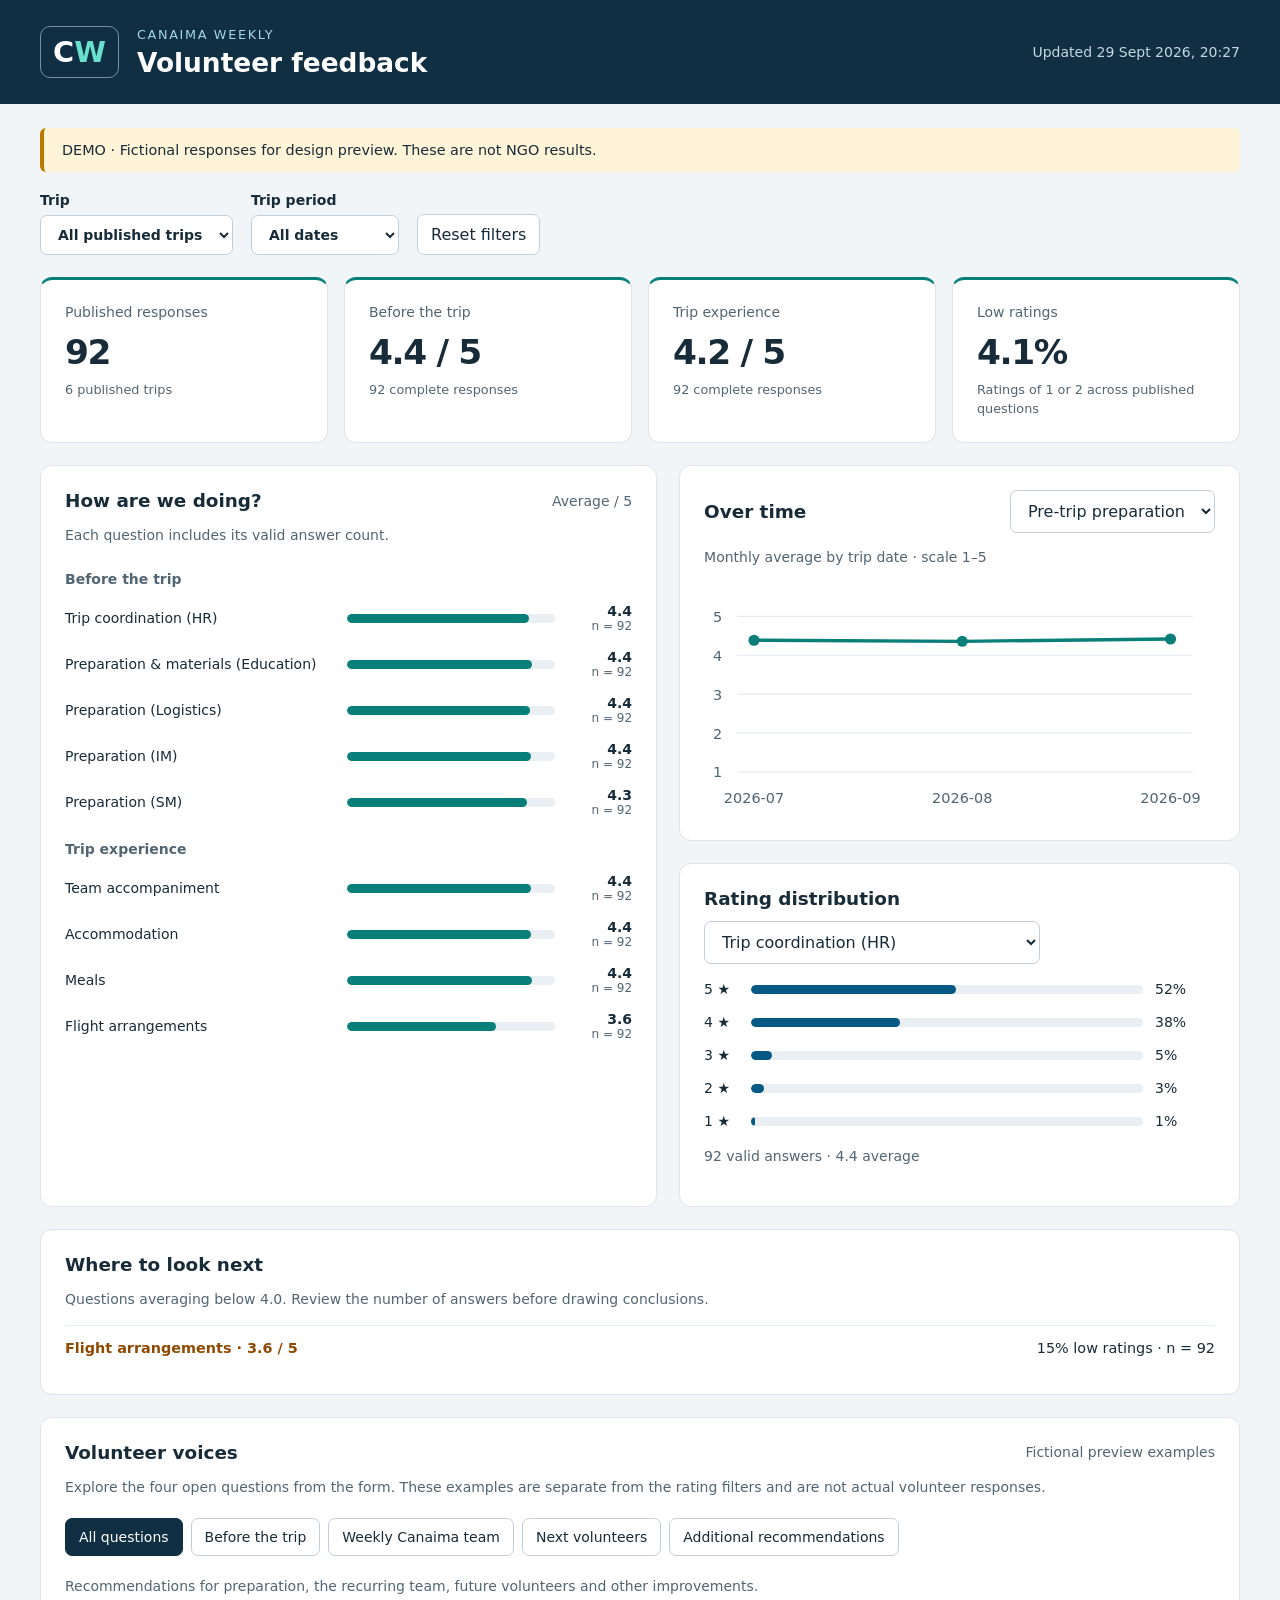
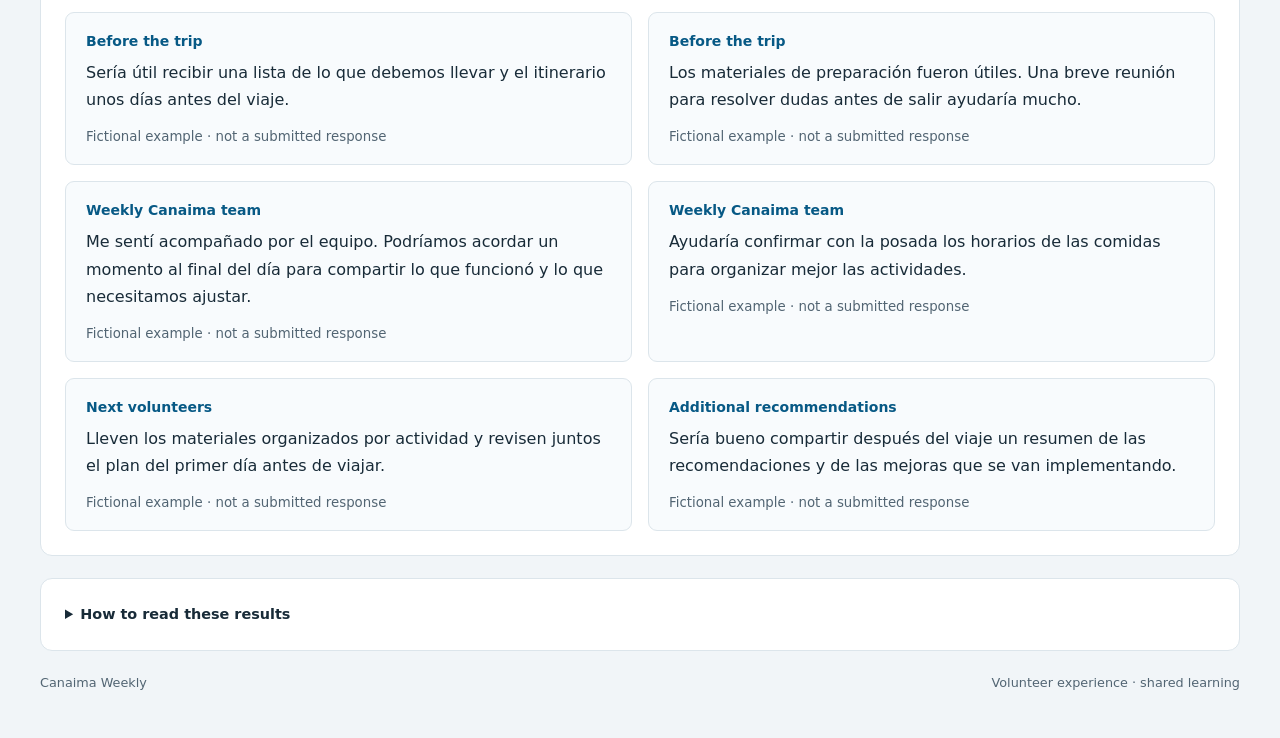
==== preview/index.html @ c3dcbc06 "Add files via upload" ====
<!doctype html>
<html lang="en"><head><meta charset="utf-8"><meta name="viewport" content="width=device-width,initial-scale=1"><meta name="color-scheme" content="light"><title>Canaima Weekly · Volunteer feedback</title><link rel="stylesheet" href="style.css"><script src="dashboard.js" defer></script></head>
<body><header><div class="brand">C<span>W</span></div><div><p class="eyebrow">CANAIMA WEEKLY</p><h1>Volunteer feedback</h1></div><p id="updated">Loading…</p></header>
<main><div id="notice" role="status"></div><section class="filters" aria-label="Filters"><label>Trip<select id="trip"><option value="">All published trips</option></select></label><label>Trip period<select id="period"><option value="all">All dates</option><option value="90">Last 90 days</option><option value="30">Last 30 days</option></select></label><button id="reset">Reset filters</button></section>
<section class="kpis" aria-label="Summary" aria-live="polite"><article><p>Published responses</p><strong id="responses">—</strong><small id="trips-count"></small></article><article><p>Before the trip</p><strong id="support">—</strong><small id="support-n"></small></article><article><p>Trip experience</p><strong id="experience">—</strong><small id="trip-n"></small></article><article><p>Low ratings</p><strong id="low">—</strong><small>Ratings of 1 or 2 across published questions</small></article></section>
<div class="columns"><section class="panel"><div class="section-head"><h2>How are we doing?</h2><span>Average / 5</span></div><p class="muted">Each question includes its valid answer count.</p><h3>Before the trip</h3><div id="support-bars"></div><h3>Trip experience</h3><div id="trip-bars"></div></section>
<div class="stack"><section class="panel"><div class="section-head"><h2>Over time</h2><label class="sr-only" for="trend-metric">Trend measure</label><select id="trend-metric"><option value="support">Pre-trip preparation</option><option value="trip">Trip experience</option></select></div><p class="muted">Monthly average by trip date · scale 1–5</p><div id="trend"></div></section><section class="panel"><div class="section-head"><h2>Rating distribution</h2><label class="sr-only" for="question">Question</label><select id="question"></select></div><div id="distribution"></div><p id="distribution-n" class="muted"></p></section></div></div>
<section class="panel attention"><h2>Where to look next</h2><p class="muted">Questions averaging below 4.0. Review the number of answers before drawing conclusions.</p><div id="attention"></div></section>
<section class="panel voices" id="voices-section" hidden><div class="section-head"><h2>Volunteer voices</h2><span>Fictional preview examples</span></div><p class="muted">Explore the four open questions from the form. These examples are separate from the rating filters and are not actual volunteer responses.</p><div class="comment-filters" role="group" aria-label="Comment category"><button type="button" data-category="all" aria-pressed="true">All questions</button><button type="button" data-category="pre_feedback" aria-pressed="false">Before the trip</button><button type="button" data-category="feedback" aria-pressed="false">Weekly Canaima team</button><button type="button" data-category="apoyo" aria-pressed="false">Next volunteers</button><button type="button" data-category="header_3" aria-pressed="false">Additional recommendations</button></div><p class="muted" id="comment-question"></p><div id="comments" class="comment-grid" aria-live="polite"></div></section>
<details class="panel"><summary>How to read these results</summary><p>Ratings range from 1 to 5. Question averages use valid answers only. Support and trip scores are calculated for respondents who answered every question in that category, then averaged with equal weight per respondent. Low ratings count individual answers, not volunteers.</p><p>Only trips with at least five responses are published. A question or category also needs five valid answers. Filters and trends use only published values, so some answers may be excluded. Dates refer to the trip, not submission time. The latest 30/90 days are measured from the update date.</p><p>Pre-trip questions cover travel coordination and preparation by Education, Logistics, IM and SM. Trip questions cover accompaniment, accommodation, meals and flight arrangements. Names, comments and submission identifiers are excluded. This website is publicly accessible and small-group suppression does not guarantee anonymity.</p></details>
<footer>Canaima Weekly <span>Volunteer experience · shared learning</span></footer></main></body></html>
---- preview/style.css ----
:root{font-family:system-ui,-apple-system,Segoe UI,sans-serif;color:#182b38;background:#f1f5f8;font-size:16px;--blue:#075985;--teal:#087f78}*{box-sizing:border-box}body{margin:0}header{background:#102f43;color:white;display:flex;align-items:center;gap:18px;padding:26px max(24px,calc((100vw - 1200px)/2))}header #updated{margin-left:auto;font-size:.875rem;color:#c3d6e1;text-align:right}.brand{font-size:1.8rem;font-weight:800;border:1px solid #7691a0;padding:8px 12px;border-radius:10px}.brand span{color:#69dfce}.eyebrow{font-size:.8rem;letter-spacing:.13em;margin:0 0 5px;color:#a3d7e5}h1{font-size:1.65rem;margin:0;font-weight:650}main{max-width:1248px;padding:24px;margin:auto}#notice:not(:empty){padding:14px 18px;background:#fff4d8;border-left:4px solid #b87900;border-radius:6px;margin-bottom:20px;font-size:.9rem}.filters{display:flex;gap:18px;align-items:end;margin-bottom:22px;flex-wrap:wrap}label{display:grid;gap:7px;font-size:.875rem;font-weight:600}select,button{font:inherit;color:inherit;background:white;border:1px solid #c1cfda;border-radius:7px;padding:10px 13px;max-width:100%}button{cursor:pointer}button:hover{background:#e2eef4}select:focus-visible,button:focus-visible,summary:focus-visible{outline:3px solid #2b97cc;outline-offset:3px}.kpis{display:grid;grid-template-columns:repeat(4,1fr);gap:16px;margin-bottom:22px}.kpis article,.panel{background:white;border:1px solid #dce5eb;border-radius:12px;padding:24px}.kpis article{border-top:3px solid var(--teal)}.kpis p{font-size:.875rem;margin:0 0 12px;color:#526573}.kpis strong{font-size:2.15rem;font-weight:650;display:block;letter-spacing:-.04em}.kpis small{font-size:.8rem;display:block;color:#526573;line-height:1.5;margin-top:8px}.columns{display:grid;grid-template-columns:1.1fr 1fr;gap:22px;margin-bottom:22px}.stack{display:grid;gap:22px}.section-head{display:flex;gap:12px;justify-content:space-between;align-items:center;flex-wrap:wrap}.section-head span{font-size:.875rem;color:#526573}h2{font-size:1.15rem;margin:0}h3{font-size:.875rem;color:#526573;margin:24px 0 14px}.muted{font-size:.875rem;color:#526573;line-height:1.55}.rating-row{display:grid;grid-template-columns:130px 1fr 75px;gap:12px;align-items:center;margin:16px 0;font-size:.875rem}.track{height:9px;border-radius:9px;background:#e9eff3;overflow:hidden}.fill{height:100%;background:var(--teal);border-radius:9px}.rating-value{text-align:right;font-weight:650}.rating-value small{font-weight:400;font-size:.75rem;color:#526573;display:block}.dist-row{display:grid;grid-template-columns:35px 1fr 60px;gap:12px;align-items:center;font-size:.875rem;margin:17px 0}.dist-row .fill{background:var(--blue)}#trend svg{width:100%;height:auto;display:block}#trend text{fill:#526573;font-size:13px}.attention{margin-bottom:22px}.attention-item{padding:14px 0;border-top:1px solid #e5edf2;display:flex;justify-content:space-between;gap:16px;font-size:.9rem}.attention-item strong{color:#8f4900}details{font-size:.9rem;line-height:1.6}summary{cursor:pointer;font-weight:600}footer{display:flex;justify-content:space-between;color:#526573;font-size:.8rem;padding:24px 0}.sr-only{position:absolute;width:1px;height:1px;padding:0;overflow:hidden;clip:rect(0,0,0,0)}@media(max-width:850px){.kpis{grid-template-columns:repeat(2,1fr)}.columns{grid-template-columns:1fr}header{padding:22px}header #updated{max-width:150px}}@media(max-width:480px){header{flex-wrap:wrap}header #updated{margin:0;max-width:none;text-align:left}main{padding:16px}.kpis{gap:10px}.kpis article,.panel{padding:18px}.kpis strong{font-size:1.8rem}.rating-row{grid-template-columns:105px 1fr 62px;gap:8px}footer{display:block}footer span{display:block;margin-top:8px}}

.voices{margin-bottom:22px}.comment-filters{display:flex;gap:8px;flex-wrap:wrap;margin:20px 0}.comment-filters button{font-size:.875rem}.comment-filters button[aria-pressed="true"]{background:#102f43;color:white;border-color:#102f43}.comment-grid{display:grid;grid-template-columns:repeat(2,minmax(0,1fr));gap:16px}.comment-card{border:1px solid #dce5eb;border-radius:9px;padding:20px;background:#f8fbfd}.comment-card h3{margin:0 0 10px;color:#075985}.comment-card blockquote{margin:0;line-height:1.7;font-size:1rem;overflow-wrap:anywhere}.comment-card small{display:block;margin-top:16px;color:#526573}.rating-row{grid-template-columns:minmax(130px,1.3fr) minmax(70px,1fr) 65px}@media(max-width:600px){.comment-grid{grid-template-columns:1fr}.rating-row{grid-template-columns:minmax(105px,1.2fr) minmax(40px,1fr) 60px}}
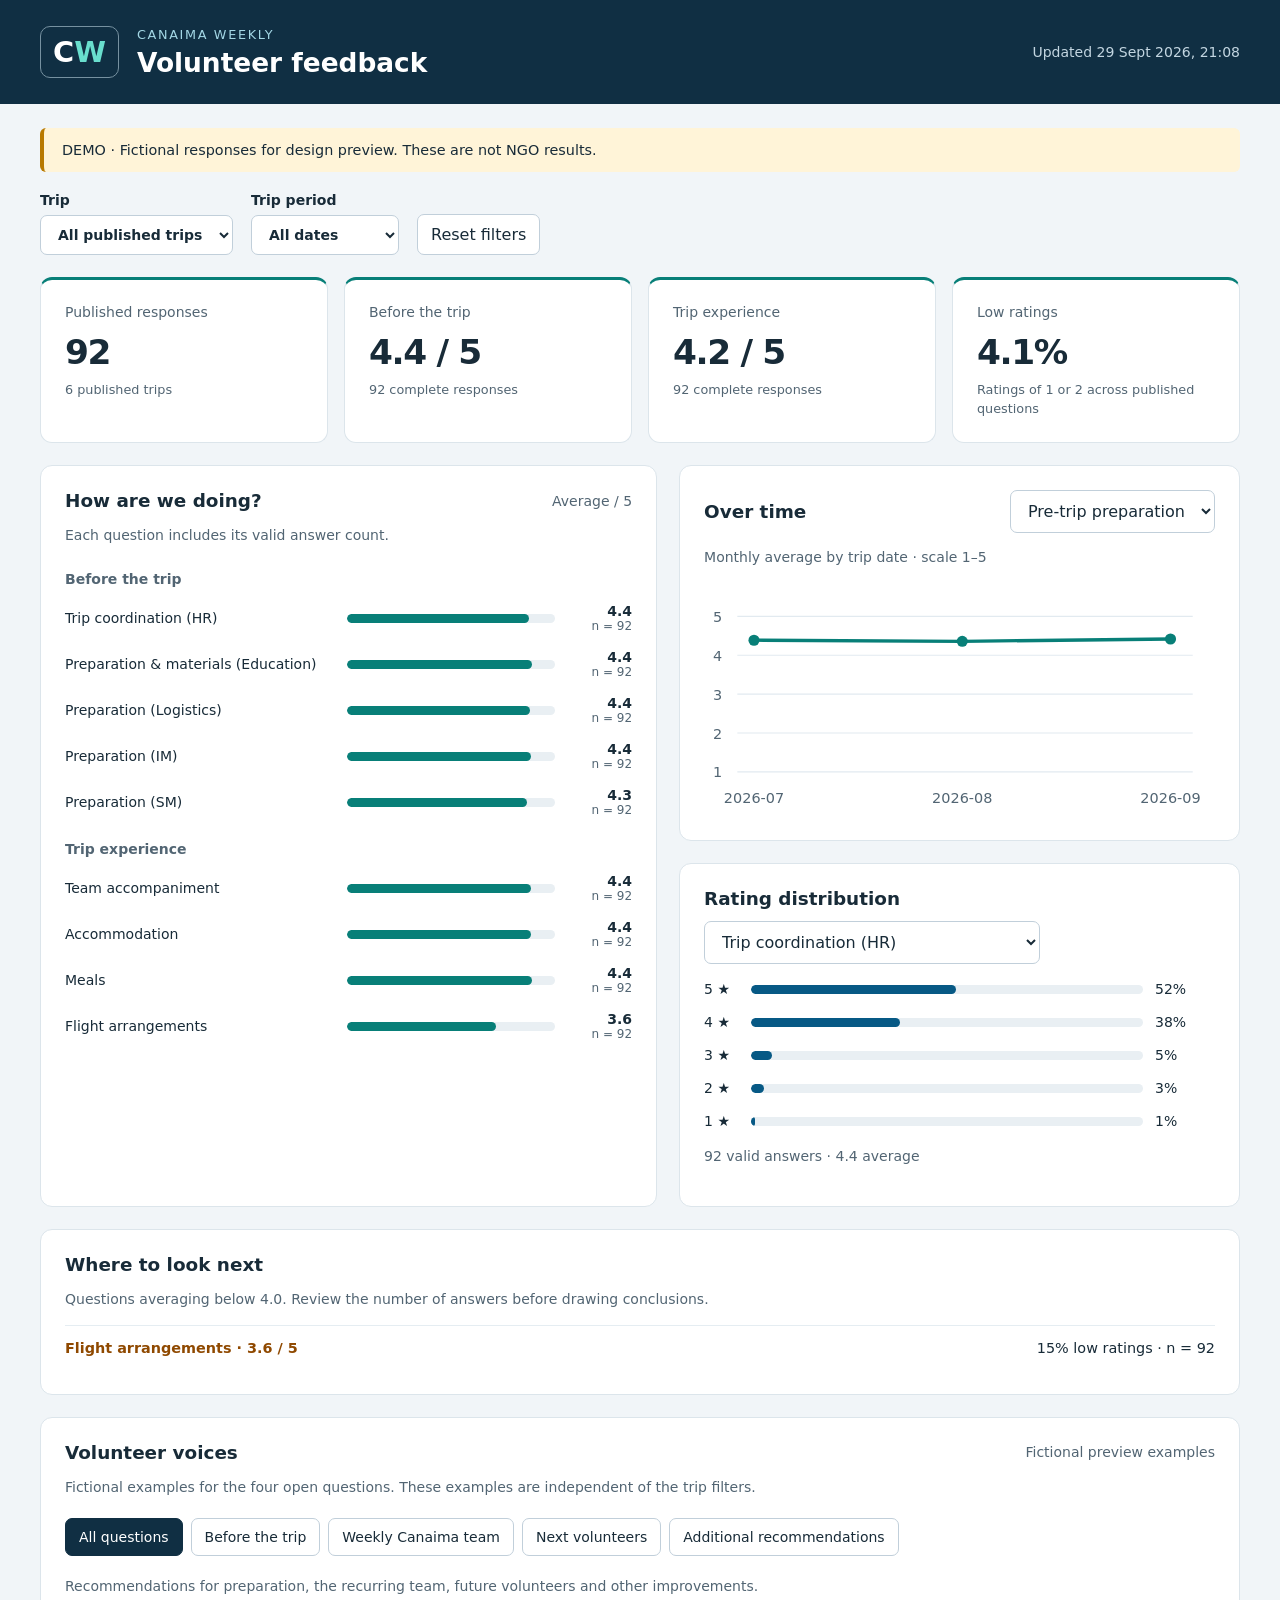
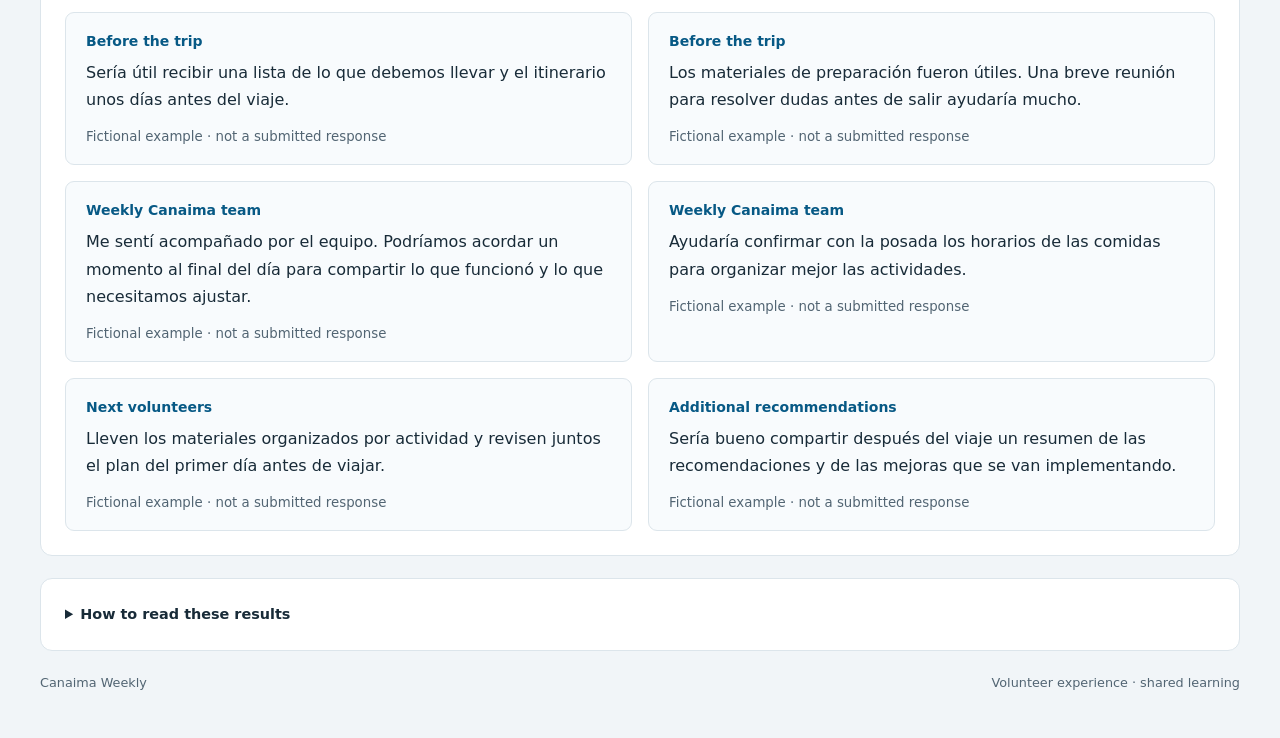
==== commit bf4b9271: "update" ====
--- a/preview/index.html
+++ b/preview/index.html
@@ -6,6 +6,6 @@
 <div class="columns"><section class="panel"><div class="section-head"><h2>How are we doing?</h2><span>Average / 5</span></div><p class="muted">Each question includes its valid answer count.</p><h3>Before the trip</h3><div id="support-bars"></div><h3>Trip experience</h3><div id="trip-bars"></div></section>
 <div class="stack"><section class="panel"><div class="section-head"><h2>Over time</h2><label class="sr-only" for="trend-metric">Trend measure</label><select id="trend-metric"><option value="support">Pre-trip preparation</option><option value="trip">Trip experience</option></select></div><p class="muted">Monthly average by trip date · scale 1–5</p><div id="trend"></div></section><section class="panel"><div class="section-head"><h2>Rating distribution</h2><label class="sr-only" for="question">Question</label><select id="question"></select></div><div id="distribution"></div><p id="distribution-n" class="muted"></p></section></div></div>
 <section class="panel attention"><h2>Where to look next</h2><p class="muted">Questions averaging below 4.0. Review the number of answers before drawing conclusions.</p><div id="attention"></div></section>
-<section class="panel voices" id="voices-section" hidden><div class="section-head"><h2>Volunteer voices</h2><span>Fictional preview examples</span></div><p class="muted">Explore the four open questions from the form. These examples are separate from the rating filters and are not actual volunteer responses.</p><div class="comment-filters" role="group" aria-label="Comment category"><button type="button" data-category="all" aria-pressed="true">All questions</button><button type="button" data-category="pre_feedback" aria-pressed="false">Before the trip</button><button type="button" data-category="feedback" aria-pressed="false">Weekly Canaima team</button><button type="button" data-category="apoyo" aria-pressed="false">Next volunteers</button><button type="button" data-category="header_3" aria-pressed="false">Additional recommendations</button></div><p class="muted" id="comment-question"></p><div id="comments" class="comment-grid" aria-live="polite"></div></section>
-<details class="panel"><summary>How to read these results</summary><p>Ratings range from 1 to 5. Question averages use valid answers only. Support and trip scores are calculated for respondents who answered every question in that category, then averaged with equal weight per respondent. Low ratings count individual answers, not volunteers.</p><p>Only trips with at least five responses are published. A question or category also needs five valid answers. Filters and trends use only published values, so some answers may be excluded. Dates refer to the trip, not submission time. The latest 30/90 days are measured from the update date.</p><p>Pre-trip questions cover travel coordination and preparation by Education, Logistics, IM and SM. Trip questions cover accompaniment, accommodation, meals and flight arrangements. Names, comments and submission identifiers are excluded. This website is publicly accessible and small-group suppression does not guarantee anonymity.</p></details>
+<section class="panel voices" id="voices-section" hidden><div class="section-head"><h2>Volunteer voices</h2><span id="comments-status">Volunteer recommendations</span></div><p class="muted" id="comments-description"></p><div class="comment-filters" role="group" aria-label="Comment category"><button type="button" data-category="all" aria-pressed="true">All questions</button><button type="button" data-category="pre_feedback" aria-pressed="false">Before the trip</button><button type="button" data-category="feedback" aria-pressed="false">Weekly Canaima team</button><button type="button" data-category="apoyo" aria-pressed="false">Next volunteers</button><button type="button" data-category="header_3" aria-pressed="false">Additional recommendations</button></div><p class="muted" id="comment-question"></p><div id="comments" class="comment-grid" aria-live="polite"></div></section>
+<details class="panel"><summary>How to read these results</summary><p>Ratings range from 1 to 5. Question averages use valid answers only. Support and trip scores are calculated for respondents who answered every question in that category, then averaged with equal weight per respondent. Low ratings count individual answers, not volunteers.</p><p>Only trips with at least two responses are published. A question or category also needs two valid answers. Filters and trends use only published values, so some answers may be excluded. Dates refer to the trip, not submission time. The latest 30/90 days are measured from the update date.</p><p>Pre-trip questions cover travel coordination and preparation by Education, Logistics, IM and SM. Trip questions cover accompaniment, accommodation, meals and flight arrangements. Names and submission identifiers are excluded. Open answers are published as submitted and may contain identifying details. This website is publicly accessible and small-group suppression does not guarantee anonymity.</p></details>
 <footer>Canaima Weekly <span>Volunteer experience · shared learning</span></footer></main></body></html>
